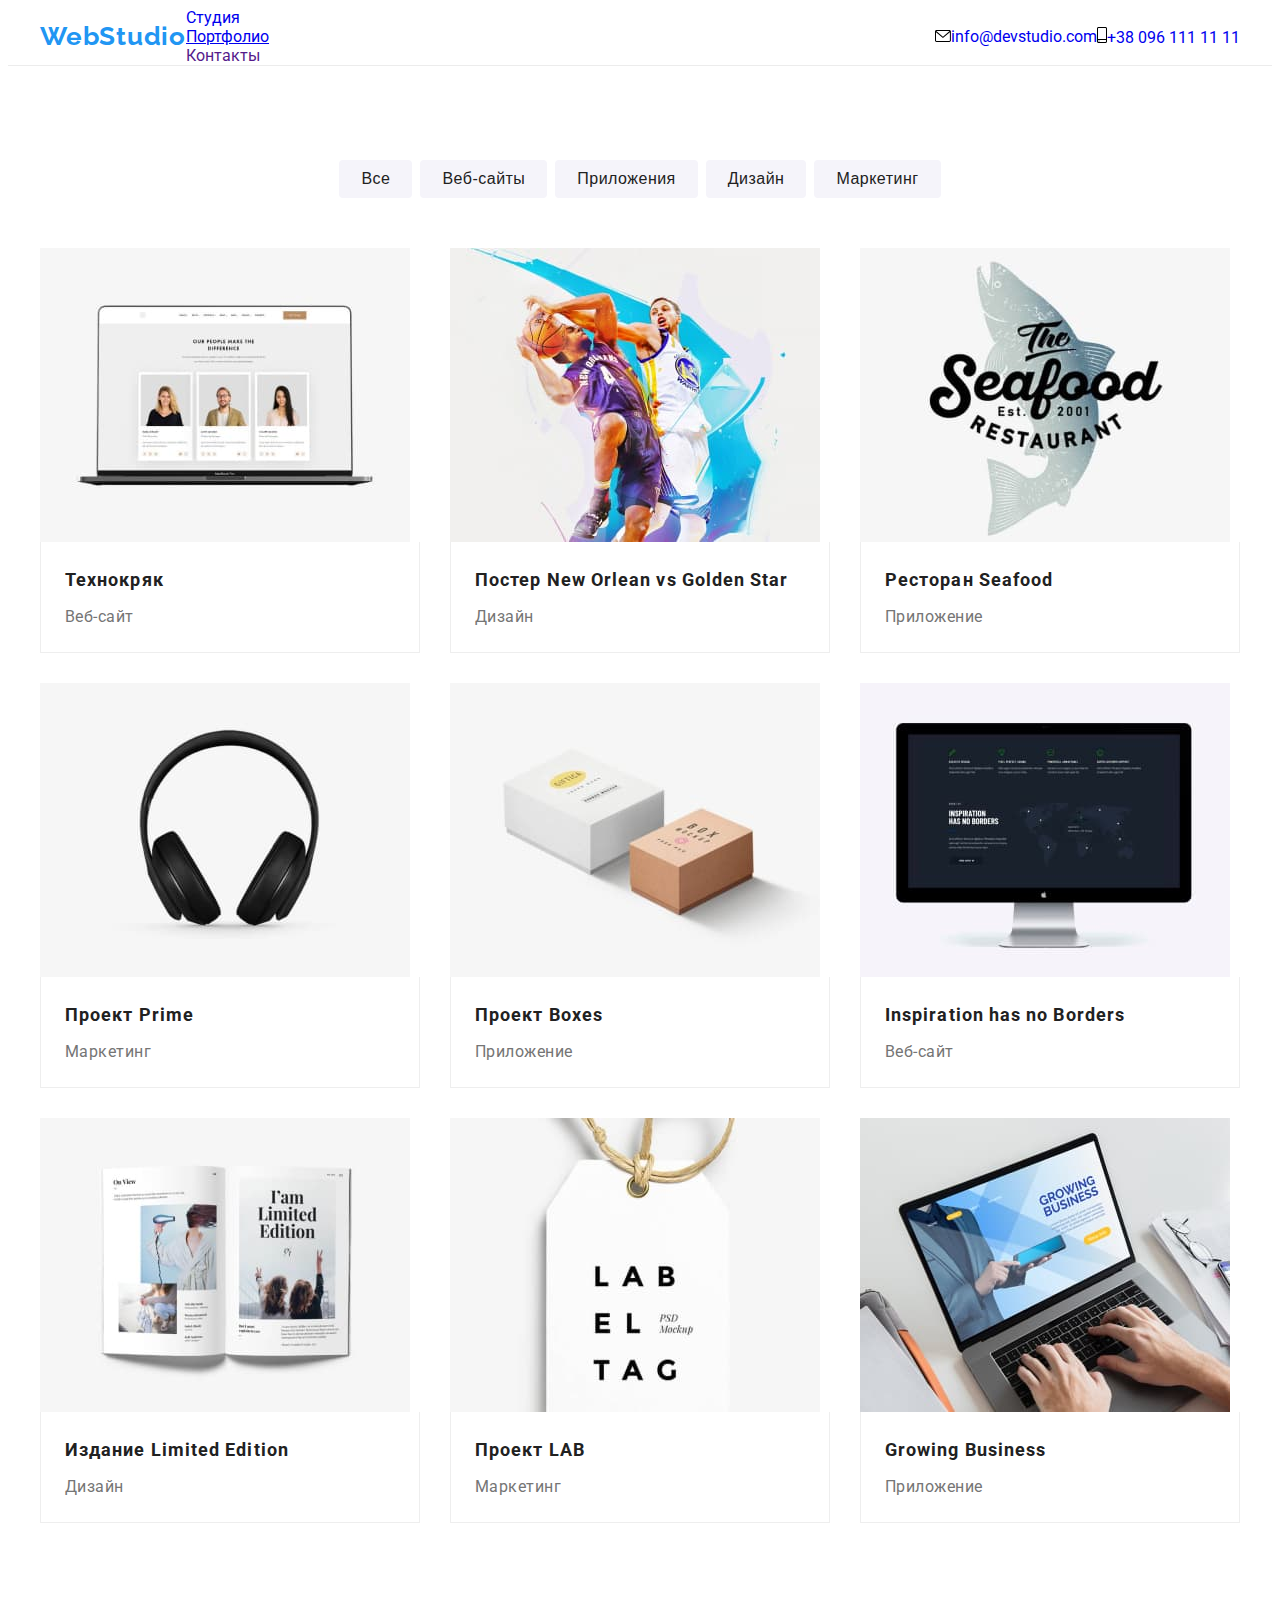
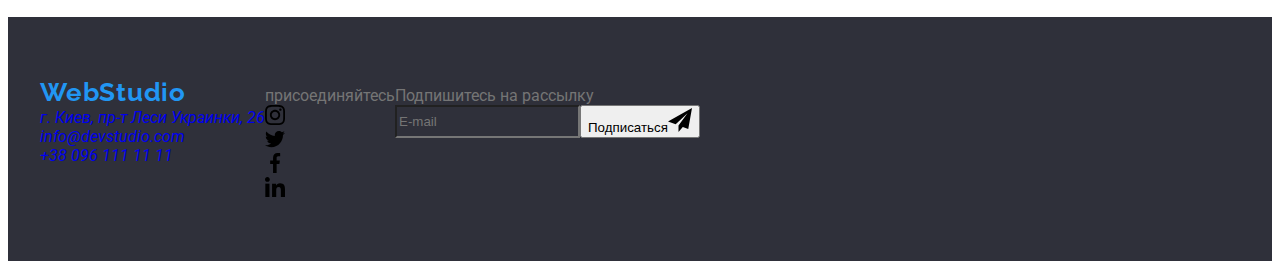
==== portfolio.html @ 2daf64eb "выполнение ДЗ" ====
<!DOCTYPE html>
<html lang="ru">

<head>
    <meta charset="UTF-8">
    <meta http-equiv="X-UA-Compatible" content="IE=edge">
    <meta name="viewport" content="width=device-width,      initial-scale=1.0">
    <title>Portfolio</title>
    <link rel="stylesheet" href="https://cdnjs.cloudflare.com/ajax/libs/modern-normalize/1.1.0/modern-normalize.min.css"
        integrity="sha512-wpPYUAdjBVSE4KJnH1VR1HeZfpl1ub8YT/NKx4PuQ5NmX2tKuGu6U/JRp5y+Y8XG2tV+wKQpNHVUX03MfMFn9Q=="
        crossorigin="anonymous" referrerpolicy="no-referrer" />
    <link rel="preconnect" href="https://fonts.googleapis.com">
    <link rel="preconnect" href="https://fonts.gstatic.com" crossorigin>
    <link href="https://fonts.googleapis.com/css2?family=Raleway:wght@700&family=Roboto:wght@400;500;700;900&display=swap"
        rel="stylesheet">
    <link rel="stylesheet" href="./css/styles.css">
</head>
<body>
        <!--Header-->
        <header class="header">
            <div class="container">
                <a href="./index.html" lang="en" class="logo">Web<span class="logo-accent-body">Studio</span></a>
                <nav>
                    <ul class="site-nav list">
                        <li class="header-item"><a href="./index.html" class="link">Студия</a></li>
                        <li class="header-item"><a href="./portfolio.html" class="link-current">Портфолио</a></li>
                        <li class="header-item"><a href="" class="link">Контакты</a></li>
                    </ul>
                </nav>
                <ul class="contacts list">
                    <li class="link-mail">
                        <a href="mailto:info@devstudio.com" class="link"><svg class="mail-icon" width="16" height="12">
                                <use href="./icons/symbol-defs.svg#icon-envelope-hover"></use>
                            </svg>info@devstudio.com</a>
                    </li>
                    <li class="link-tel-head">
                        <a href="tel:+380961111111" class="link"><svg class="tel-icon" width="10" height="16">
                                <use href="./icons/symbol-defs.svg#icon-smartphone"></use>
                            </svg>+38 096 111 11 11</a>
                    </li>
                </ul>
            </div>
        </header>
    <main>
        <section class="gallery">
            <div class="container">
            <h1 class="visually-hidden">Портфолио</h1> 
            <ul class="button list">
                <li class="button-item"><button type="button" class="service">Все</button></li>
                <li class="button-item"><button type="button" class="service">Веб-сайты</button></li>
                <li class="button-item"><button type="button" class="service">Приложения</button></li>
                <li class="button-item"><button type="button" class="service">Дизайн</button></li>
                <li class="button-item"><button type="button" class="service">Маркетинг</button></li>
            </ul> 
            <ul class="about-gallery list">
              <li class="gallery-item">
                        <a href="" class="gallery-link link">
                            <div class="product-actions">
                                <img src="./images/portfolio/proj1.jpg" alt="технокряк" width="370" height="294">
                                <p class="product-offer">Ресурс предлагает комплексные предложения с разным уровнем функционала и сервисов. Все это позволит посетителю получить исчерпывающие сведения о компании или частном лице.</p>
                            </div>    
                            <div class="content-gallery">
                                <h2 class="gallery-title">Технокряк</h2>
                                <p class="view">Веб-сайт</p>
                            </div>
                        </a>
              </li>  
              <li class="gallery-item">
                    <a href="" class="gallery-link link">
                        <div class="product-actions">
                        <img src="./images/portfolio/proj2.jpg" alt="постер" width="370" height="294">
                        <p class="product-offer">Ресурс предлагает комплексные предложения с разным уровнем функционала и сервисов. Все это позволит посетителю получить исчерпывающие сведения о компании или частном лице.</p>
                        </div>
                    <div class="content-gallery">
                        <h2 class="gallery-title">Постер <span lang="en">New Orlean vs Golden Star</span></h2>
                        <p class="view">Дизайн</p>
                    </div>
                </a>
              </li>
              <li class="gallery-item">
                    <a href="" class="gallery-link link">
                        <div class="product-actions">
                        <img src="./images/portfolio/proj3.jpg" alt="ресторан" width="370" height="294">
                        <p class="product-offer">Ресурс предлагает комплексные предложения с разным уровнем функционала и сервисов. Все это позволит посетителю получить исчерпывающие сведения о компании или частном лице.</p>
                        </div>
                    <div class="content-gallery">
                        <h2 class="gallery-title">Ресторан <span lang="en">Seafood</span></h2>
                        <p class="view">Приложение</p>
                    </div>
                </a>
                </li>
                <li class="gallery-item">
                    <a href="" class="gallery-link link">
                        <div class="product-actions">
                        <img src="./images/portfolio/proj4.jpg" alt="наушники" width="370" height="294">
                        <p class="product-offer">Ресурс предлагает комплексные предложения с разным уровнем функционала и сервисов. Все это позволит посетителю получить исчерпывающие сведения о компании или частном лице.</p>
                        </div>
                    <div class="content-gallery">
                        <h2 class="gallery-title">Проект <span lang="en">Prime</span></h2>
                        <p class="view">Маркетинг</p>
                    </div>
                    </a>
                </li>
                <li class="gallery-item">
                    <a href="" class="gallery-link link">
                        <div class="product-actions">
                        <img src="./images/portfolio/proj5.jpg" alt="коробки" width="370" height="294">
                        <p class="product-offer">Ресурс предлагает комплексные предложения с разным уровнем функционала и сервисов. Все это позволит посетителю получить исчерпывающие сведения о компании или частном лице.</p>
                        </div>
                    <div class="content-gallery">
                        <h2 class="gallery-title">Проект <span lang="en">Boxes</span></h2>
                        <p class="view">Приложение</p>
                    </div>
                </a>
                </li>
                <li class="gallery-item">
                    <a href="" class="gallery-link link">
                        <div class="product-actions">
                        <img src="./images/portfolio/proj6.jpg" alt="монитор" width="370" height="294">
                        <p class="product-offer">Ресурс предлагает комплексные предложения с разным уровнем функционала и сервисов. Все это позволит посетителю получить исчерпывающие сведения о компании или частном лице.</p>
                        </div>
                    <div class="content-gallery">
                        <h2 class="gallery-title" lang="en">Inspiration has no Borders</h2>
                        <p class="view">Веб-сайт</p>
                    </div>
                    </a>
                </li>
                <li class="gallery-item">
                    <a href="" class="gallery-link link">
                        <div class="product-actions">
                        <img src="./images/portfolio/proj7.jpg" alt="журнал" width="370" height="294">
                        <p class="product-offer">Ресурс предлагает комплексные предложения с разным уровнем функционала и сервисов. Все это позволит посетителю получить исчерпывающие сведения о компании или частном лице.</p>
                        </div>
                    <div class="content-gallery">
                        <h2 class="gallery-title">Издание <span lang="en">Limited Edition</span></h2>
                        <p class="view">Дизайн</p>
                    </div>
                    </a>
                </li>
                <li class="gallery-item">
                    <a href="" class="gallery-link link">
                        <div class="product-actions">
                        <img src="./images/portfolio/proj8.jpg" alt="кулон" width="370" height="294">
                        <p class="product-offer">Ресурс предлагает комплексные предложения с разным уровнем функционала и сервисов. Все это позволит посетителю получить исчерпывающие сведения о компании или частном лице.</p>
                        </div>
                    <div class="content-gallery">
                        <h2 class="gallery-title">Проект <span lang="en">LAB</span></h2>
                        <p class="view">Маркетинг</p>
                    </div>
                </a>
                </li>
                <li class="gallery-item">
                    <a href="" class="gallery-link link">
                        <div class="product-actions">
                        <img src="./images/portfolio/proj9.jpg" alt="ноутбук" width="370" height="294">
                        <p class="product-offer">Ресурс предлагает комплексные предложения с разным уровнем функционала и сервисов. Все это позволит посетителю получить исчерпывающие сведения о компании или частном лице.</p>
                        </div>
                    <div class="content-gallery">
                        <h2 class="gallery-title" lang="en">Growing Business</h2>
                    <p class="view">Приложение</p>
                </div>
                </a>
                </li>
            </ul>
            </div>
        </section>
    </main>
        <!--Footer-->
        <footer class="footer">
            <div class="container container-footer">
                <div class="footer-contacts-part">
                    <a href="./index.html" lang="en" class="logo">Web<span class="logo-accent-footer">Studio</span></a>
                    <address class="contacts-footer">
                        <ul class="contacts-list list">
                            <li>
                                <a class="link-alpha link" href="https://goo.gl/maps/rASrwgMtE8FGgETj6" target="_blank"
                                    rel="noopener noreferrer">
                                    г. Киев, пр-т Леси Украинки, 26</a>
                            </li>
                            <li>
                                <a class="link-mail link" href="mailto:info@devstudio.com">info@devstudio.com</a>
                            </li>
                            <li>
                                <a class="link-tel link" href="tel:+380961111111">+38 096 111 11 11</a>
                            </li>
                        </ul>
                    </address>
                </div>
                <div class="footer-soc-part">
                    <p class="footer-text link">присоединяйтесь</p>
                    <ul class="footer-soc-list list">
                        <li class="footer-soc-item">
                            <a href="" class="footer-soc-link link">
                                <svg class="footer-soc-icon" width="20" height="20">
                                    <use href="./icons/symbol-defs.svg#icon-instagram"></use>
                                </svg>
                            </a>
                        </li>
                        <li class="footer-soc-item">
                            <a href="" class="footer-soc-link link">
                                <svg class="footer-soc-icon" width="20" height="20">
                                    <use href="./icons/symbol-defs.svg#icon-twitter"></use>
                                </svg>
                            </a>
                        </li>
                        <li class="footer-soc-item">
                            <a href="" class="footer-soc-link link">
                                <svg class="footer-soc-icon" width="20" height="20">
                                    <use href="./icons/symbol-defs.svg#icon-facebook"></use>
                                </svg>
                            </a>
                        </li>
                        <li class="footer-soc-item">
                            <a href="" class="footer-soc-link link">
                                <svg class="footer-soc-icon" width="20" height="20">
                                    <use href="./icons/symbol-defs.svg#icon-linkedin"></use>
                                </svg>
                            </a>
                        </li>
                    </ul>
                </div>
<div class="footer-email-part">
    <p class="footer-email-text">Подпишитесь на рассылку</p>
    <form class="footer-form">
        <input type="email" placeholder="E-mail" name="footer-user-email" class="footer-input">
        <button type="submit" class="button-footer">Подписаться<svg class="footer-mail-icon" width="24" height="24">
                <use href="./icons/symbol-defs.svg#icon-send"></use>
            </svg></button>
    </form>
</div>
            </div>
        </footer>
        </body>
        </html>
---- css/styles.css ----
:root {
  --primary-text-color: #757575;
  --title-text-color: #212121;
  --accent-color: #2196f3;
  --primary-bg-color: #e5e5e5;
  --primary-white-color: #ffffff;
  --white-alpha-color: rgba(255, 255, 255, 0.6);
  --secondary-bg-color: #2f303a;
  --staff-bg-color: #f5f4fa;
  --second-accent-color: #188ce8;
  --primary-icon-color: #AFB1B8;
  --section-gap: 94px;
  --timing-function: cubic-bezier(0.4, 0, 0.2, 1);
}

p, h1, h2, h3, h4, h5, h6 {
  margin: 0px;
}

ul, ol {
  margin: 0px;
  padding-left: 0px;
}

body {
  color: var(--primary-text-color);
  font-family: Roboto, sans-serif;
}

.list {
  list-style: none;
}

img {
  display: block;
  max-width: 100%;
  height: auto;
}

input {
  background-color: transparent;
}

.container {
  width: 1200px;
  padding-left: 15px;
  padding-right: 15px;
  margin: 0 auto;
}

.visually-hidden {
  position: absolute;
  white-space: nowrap;
  width: 1px;
  height: 1px;
  overflow: hidden;
  border: 0;
  padding: 0;
  clip: rect(0 0 0 0);
  clip-path: inset(50%);
  margin: -1px;
}

/* --Header-- */
.header {
  border-bottom: 1px solid #ECECEC;
}
.header .container {
  display: flex;
  align-items: center;
}

/* --Logo-- */
.logo {
  color: var(--accent-color);
  font-family: Raleway, cursive;
  font-weight: 700;
  font-size: 26px;
  line-height: 1.19;
  letter-spacing: 0.03em;
  text-decoration: none;
}

.logo.header__logo {
margin-right: 93px;
}

.logo .accent__header {
  color: var(--title-text-color);
}

.logo .accent__footer {
  color: var(--primary-white-color);
}

/* Header navigation */
.menu-list {
  display: flex;
}

.menu-list__item:not(:last-child) {
  margin-right: 50px;
}

.menu-list__link {
  position: relative;
  color: var(--title-text-color);
  font-weight: 500;
  font-size: 14px;
  line-height: 1.14;
  letter-spacing: 0.02em;
  text-decoration: none;
  display: block;
  padding-top: 32px;
  padding-bottom: 32px;
  transition: color 250ms var(--timing-function);
}
.menu-list__link:hover,
.menu-list__link:focus {
  color: var(--accent-color);
}

.menu-list__link-current {
  position: relative;
  color: var(--accent-color);
  text-decoration: none;
  font-weight: 500;
  font-size: 14px;
  line-height: 1.14;
  letter-spacing: 0.02em;
  display: block;
  padding-top: 32px;
  padding-bottom: 32px;
}

.menu-list__link-current::after {
  content: '';
  position: absolute;
  display: block;
  bottom: -1px;
  width: 100%;
  height: 4px;
  background-color: var(--accent-color);
  border-radius: 2px;
}

/* Contacts */
.contacts {
  display: flex;
  margin-left: auto;
}

.contacts__mail {
  margin-bottom: 9px;
  color: var(--white-alpha-color);
  font-style: normal;
  font-size: 14px;
  line-height: 1.71;
  letter-spacing: 0.03em;
  text-decoration: none;
}

.contacts__link {
  color: var(--primary-text-color);
  text-decoration: none;
  font-weight: 500;
  font-size: 14px;
  line-height: 1.14;
  letter-spacing: 0.02em;
  display: flex;
  align-items: center;
  transition: color 250ms var(--timing-function);
}
.contacts__link:hover,
.contacts__link:focus {
  color: var(--accent-color);
}

.contacts__tel {
  margin-left: 30px;
}

.contacts__icon {
  fill: currentColor;
  margin-right: 10px;
}

/* --Hero-- */
.hero {
  max-width: 1600px;
  margin: 0 auto;
  padding-top: 200px;
  padding-bottom: 200px;
  background-color: var(--secondary-bg-color);
  background-image: linear-gradient(rgba(47, 48, 58, 0.4), rgba(47, 48, 58, 0.4)), url(../hero-img/hero-Img.jpg);
  background-repeat: no-repeat;
  background-position: center;
  background-size: cover;
}

.hero-container {
  display: flex;
  flex-direction: column;
  margin: 0 auto;
  align-items: center;
}

.hero-container__title {
  color: var(--primary-white-color);

  font-weight: 900;
  font-size: 44px;
  line-height: 1.36;
  letter-spacing: 0.06em;
  text-transform: uppercase;
  max-width: 696px;
  margin: 0 auto;
  margin-bottom: 30px;
  text-align: center;
}

.hero-container__button {
  color: var(--primary-white-color);
  background-color: var(--accent-color);
  font-weight: 700;
  font-size: 16px;
  line-height: 1.87;
  letter-spacing: 0.06em;
  cursor: pointer;
  border-radius: 4px;
  display: block;
  height: 50px;
  min-width: 200px;

  transition: background-color 250ms var(--timing-function);
}

.hero-container__button,
.hero-container__button {
  background-color: var(--second-accent-color);
}

/* --Feature-- */
.feature {
padding-top: var(--section-gap);
padding-bottom: var(--section-gap);
}

.feature-list {
  display: flex;
}

.feature-list__item {
  width: 270px;
  margin-right: 30px;
}

.feature-list__item:nth-child(4n) {
  margin-right: 0;
}

.feature-list__thumb {
  height: 120px;
  margin-bottom: 30px;
background: var(--staff-bg-color);
border-radius: 4px;
display: flex;
justify-content: center;
align-items: center;
}

.feature-list__title {
  color: var(--title-text-color);
  font-weight: 700;
  font-size: 14px;
  line-height: 1.14;
  letter-spacing: 0.03em;
  text-transform: uppercase;
  margin-bottom: 10px;
}

.feature-list__text {
  font-size: 14px;
  line-height: 1.71;
  letter-spacing: 0.03em;
}

/* --About-- */
.section {
  padding-bottom: var(--section-gap);
}

.about-title {
  color: var(--title-text-color);
  font-weight: 700;
  font-size: 36px;
  line-height: 1.17;
  text-align: center;
  letter-spacing: 0.03em;
  margin-bottom: 50px;
}

.about {
  display: flex;
  margin-left: -30px;
}

.about__item {
  flex-basis: calc(100% / 3 - 30px);
  margin-left: 30px;
}

.about__product-thumb {
position: relative;
display: block; max-width: 100%; height: auto;
}

.about__text {
position: absolute;
bottom: 0;
left: 0;
width: 100%;
height: 70px;
padding: 27px 0;

  font-weight: 700;
  font-size: 14px;
  line-height: 16px;
  text-align: center;
  letter-spacing: 0.03em;
  text-transform: uppercase;
  
  color: var(--primary-white-color);
  background-color: rgba(47, 48, 58, 0.8);;
}

/* --Staff-- */
.section-staff {
  padding-top: var(--section-gap);
  padding-bottom: var(--section-gap);
  background-color: var(--staff-bg-color);
}

.staff {
  display: flex;
  flex-wrap: wrap;
  margin-left: -30px;
  margin-bottom: -30px;
}

.staff__gallery {
  width: calc(100% / 4 - 30px);
  margin-left: 30px;
  margin-bottom: 30px;
  box-shadow: 0px 1px 3px rgba(0, 0, 0, 0.12),
    0px 1px 1px rgba(0, 0, 0, 0.14),
    0px 2px 1px rgba(0, 0, 0, 0.2);
  border-radius: 0px 0px 4px 4px;
  background-color: var(--primary-white-color);
}

.staff__list {
  padding-top: 30px;
  padding-bottom: 30px;
}

.staff__title {
  color: var(--title-text-color);
  font-weight: 500;
  font-size: 16px;
  line-height: 1.18;
  letter-spacing: 0.03em;
  text-align: center;
  margin-bottom: 10px;
}

.staff__position {
  font-size: 16px;
  line-height: 1.19;
  letter-spacing: 0.03em;
  text-align: center;
  margin-bottom: 16px;
}

.staff>img {
  margin-bottom: 30px;
}

/* Social */

.soc {
  display: flex;
  justify-content: center;
}

.soc__item + .soc__item {
  margin-left: 10px;
}

.soc__link {
  width: 44px;
  height: 44px;
  background-color: var(--primary-white-color);
  border-radius: 50%;
  display: flex;
  align-items: center;
  justify-content: center;
  transition: background-color 250ms var(--timing-function);
}

.soc__link:hover,
.soc__link:focus {
  background-color: var(--accent-color);
}

.soc__icon {
  fill: var(--primary-icon-color);
  transition: fill 250ms var(--timing-function)
}

.soc__link:hover .soc__icon {
  fill: var(--primary-white-color);
}

/* --Сlients-- */
.section-clients {
  padding-top: var(--section-gap);
  padding-bottom: var(--section-gap);
}

.clients-title {
  color: var(--title-text-color);
  font-weight: 700;
  font-size: 36px;
  line-height: 1.17;
  text-align: center;
  letter-spacing: 0.03em;
  margin-bottom: 50px;
}

.clients {
  display: flex;
  flex-wrap: wrap;
}

.clients__item {
  width: 170px;
}

.clients__item + .clients__item {
  margin-left: 30px;
}

.clients__link {
  display: flex;
  align-items: center;
  justify-content: center;
  border-radius: 4px;
  border: 1px solid #AFB1B8;
  height: 92px;
  fill: var(--primary-icon-color);

  transition: fill 250ms var(--timing-function), border 250ms var(--timing-function);
  }
  
  .clients__link:hover,
  .clients__link:focus {
    fill: var(--accent-color);
    border: 1px solid var(--accent-color);
  }

/* Footer */
.footer {
  padding: 60px 0;
  background-color: #2f303a;
}

.container-footer {
  display: flex;
  align-items: baseline;
}

.contacts-address {
  margin-top: 20px;
}

.contacts-list__item:not(:last-child) {
margin-bottom: 9px;
}

.contacts-list__map {
  color: var(--primary-white-color);
  font-style: normal;
  font-size: 14px;
  line-height: 1.71;
  letter-spacing: 0.03em;
  text-decoration: none;
}

.contacts-list__mail {
  margin-bottom: 9px;
  color: var(--white-alpha-color);
  font-style: normal;
  font-size: 14px;
  line-height: 1.71;
  letter-spacing: 0.03em;
  text-decoration: none;
}
.contacts-list__tel {
  margin-left: 0;
  color: var(--white-alpha-color);
  font-style: normal;
  font-size: 14px;
  line-height: 1.71;
  letter-spacing: 0.03em;
  text-decoration: none;
  }

.footer-soc {
  margin-left: 70px;
}

.footer-soc__title {
  margin-bottom: 20px;
  font-style: normal;
  font-weight: 700;
  font-size: 14px;
  line-height: 1.14;
  letter-spacing: 0.03em;
  text-transform: uppercase;
  color: var(--primary-white-color);
}

.footer-soc__list {
  display: flex;
  justify-content: center;
  
}

.footer-soc__item + .footer-soc__item {
  margin-left: 10px;
}

.footer-soc__link {
width: 44px;
height: 44px;
background: rgba(255, 255, 255, 0.1);
border-radius: 50%;
display: flex;
align-items: center;
justify-content: center;
transition: background-color 250ms var(--timing-function);
}

.footer-soc__link:hover,
.footer-soc__link:focus {
  background-color: var(--accent-color);
}

.footer-soc__icon {
  fill: var(--primary-white-color);
}

.footer-email {
margin-left: 93px;
}

.footer-email__title {
  font-weight: 700;
  font-size: 14px;
  line-height: 1.14;
  letter-spacing: 0.03em;
  text-transform: uppercase;
  color: var(--primary-white-color);
  margin-bottom: 20px;
}

.footer-form {
  display: flex;
}

.footer-form__input {
  width: 358px;
  height: 50px;
  border: 1px solid rgba(255, 255, 255, 0.3);
  box-sizing: border-box;
  filter: drop-shadow(0px 4px 4px rgba(0, 0, 0, 0.15));
  border-radius: 4px;
  padding-left: 16px;
  margin-right: 12px;
  color: var(--primary-icon-color);
}

.footer-form__input::placeholder {
font-size: 16px;
line-height: 1.25;
display: flex;
align-items: center;
letter-spacing: 0.03em;
color: rgba(255, 255, 255, 0.6);
}

.footer-form__button {
color: var(--primary-white-color);
background-color: var(--accent-color);
box-shadow: 0px 4px 4px rgba(0, 0, 0, 0.15);
cursor: pointer;
border-radius: 4px;
display: flex;
height: 50px;
min-width: 200px;
padding: 10px 10px 10px 29px;
align-items: center;
justify-content: center;
border: none;

font-weight: 700;
font-size: 16px;
line-height: 1.87;
letter-spacing: 0.06em;

transition: background-color 250ms var(--timing-function), box-shadow 250ms var(--timing-function);
}

.footer-form__button:hover,
.footer-form__button:focus {
  background-color: var(--second-accent-color);
  box-shadow: 0px 4px 4px rgba(0, 0, 0, 0.15);
}

.footer-form__icon {
  fill: var(--primary-white-color);
  margin-left: 10px;
  align-items: center;
  justify-content: center;
  transition: fill 250ms var(--timing-function);
}

.footer-form__button:hover,
.footer-form__button:focus .footer-form__icon {
  fill: var(--primary-white-color);
}


/* Portfolio */
.header-portfolio {
  padding-top: 32px;
  padding-bottom: 32px;
}

.gallery {
  padding-top: var(--section-gap);
  padding-bottom: var(--section-gap);
}

.button {
  display: flex;
  justify-content: center;
  margin-bottom: 50px;
}

.button .button-item + .button-item {
margin-left: 8px;
}

.button .service {
  border: none;
  padding: 6px 22px;

  color: var(--title-text-color);
  background-color: #f5f4fa;
  border-radius: 4px;
  font-weight: 500;
  font-size: 16px;
  line-height: 1.62;
  letter-spacing: 0.03em;
  cursor: pointer;

  transition: background-color 250ms var(--timing-function), 
  color 250ms var(--timing-function),
  box-shadow 250 ms var(--timing-function);
}

.service:hover,
.service:focus {
  color: var(--primary-white-color);
  background-color: var(--accent-color);
  box-shadow: 0px 3px 1px rgba(0, 0, 0, 0.1),
  0px 1px 2px rgba(0, 0, 0, 0.08),
  0px 2px 2px rgba(0, 0, 0, 0.12);
}

.about-gallery {
  display: flex;
  flex-wrap: wrap;
  margin-left: -30px;
  margin-bottom: -30px;
}
.gallery-item {
  flex-basis: calc(100% / 3 - 30px);
  margin-left: 30px;
  margin-bottom: 30px;
}

.content-gallery {
  border-right: 1px solid #EEEEEE;
  border-left: 1px solid #EEEEEE;
  border-bottom: 1px solid #EEEEEE;
  padding: 20px 24px;
}

.link {
  text-decoration: none;

}
.gallery-link {
  display: block;
  transition: box-shadow 250ms var(--timing-function);
}

.gallery-link:hover,
.gallery-link:focus {
  box-shadow: 0px 1px 1px rgba(0, 0, 0, 0.12),
  0px 4px 4px rgba(0, 0, 0, 0.06),
  1px 4px 6px rgba(0, 0, 0, 0.16);
}

.product-actions {
  position: relative;
  overflow: hidden;
}

.product-offer {
  position: absolute;
  top: 0;
  left: 0;
  font-style: normal;
  font-size: 18px;
  line-height: 1.55;
  letter-spacing: 0.03em;
  color: var(--primary-white-color);
  background-color: rgba(33, 150, 243, 0.9);
  padding: 63px 24px;
  height: 100%;
  transform: translateY(100%);
  transition: transform 250ms var(--timing-function);
}

.gallery-link:hover .product-offer {
  transform: translateY(0);
}

  .link .gallery-title {
    color: var(--title-text-color);
    font-weight: 700;
    font-size: 18px;
    line-height: 2;
    letter-spacing: 0.06em;
    text-decoration: none;
    margin-bottom: 4px;
  }
  
.link .view {
  font-size: 16px;
  line-height: 1.88;
  letter-spacing: 0.03em;
  text-decoration: none;
  color: var(--primary-text-color);
}

/* -----Backdrop----- */
.backdrop{
  position: fixed;
  top: 0;
  left: 0;
  width: 100%;
  height: 100%;
  background-color: rgba(0, 0, 0, 0.2);
  transition: opacity 250ms, visibility 300ms, var(--timing-function);
}

.backdrop.is-hidden .modal {
  transform: scale(1);
}

.modal {
  position: absolute;
  top: 50%;
  left: 50%;
  transform: translate(-50%, -50%);
  min-width: 528px;
  min-height: 581px;
  background-color: #FFFFFF;
  box-shadow: 0px 1px 3px rgba(0, 0, 0, 0.12),
  0px 1px 1px rgba(0, 0, 0, 0.14),
  0px 2px 1px rgba(0, 0, 0, 0.2);
  border-radius: 4px;
  transition: transform 300ms;
  padding: 40px;
}

.modal-close {
  position: absolute;
  top: 8px;
  right: 8px;
  width: 30px;
  height: 30px;
  background-color: var(--primary-white-color);
  border: 1px solid rgba(0, 0, 0, 0.1);
  border-radius: 50%;
  display: flex;
  align-items: center;
  justify-content: center;
  transition: fill 250ms var(--accent-color);
}

.modal-icon:hover,
.modal-icon:focus {
  fill: var(--accent-color);
}

.is-hidden {
  opacity: 0;
  pointer-events: none;
  visibility: hidden;
}

.modal-title {
  font-weight: 700;
  font-size: 20px;
  line-height: 1.15;
  text-align: center;
  letter-spacing: 0.03em;
  color: var(--title-text-color);
  margin-bottom: 12px;
}

.modal-field {
margin-bottom: 10px;
}

.input-wrap {
  position: relative;
}

.modal-input {
  width: 100%;
  height: 40px;
  border: 1px solid rgba(33, 33, 33, 0.2);
  border-radius: 4px;
  margin-top: 4px;
  padding-left: 30px;
  outline: none;
}

.modal-input:focus {
  border-color: var(--accent-color);
}

.modal-input:focus + .input-icon {
  fill: var(--accent-color);
}

.input-icon {
  position: absolute;
  left: 12px;
  top: 50%;
  transform: translateY(-50%);
}

.input-text {
  font-size: 12px;
  line-height: 1.16;
  letter-spacing: 0.01em;
  color: var(--primary-text-color);
}

.modal-text {
  display: block;
  width: 100%;
  height: 120px;
  padding: 12px 16px;
  margin-bottom: 20px;
  resize: none;
  margin-top: 4px;
  
  border: 1px solid rgba(33, 33, 33, 0.2);
  box-sizing: border-box;
  border-radius: 4px;
  outline: none
}

.modal-text::placeholder {
  font-size: 12px;
  line-height: 1.16;
  letter-spacing: 0.01em;
  color: rgba(117, 117, 117, 0.5);
}

.modal-text:focus {
  border-color: var(--accent-color);
}

.modal-check-text {
  font-size: 14px;
  line-height: 1.71;
  letter-spacing: 0.03em;
  color: var(--primary-text-color);
  display: flex;
  align-items: center;
  justify-content: center;
  margin-bottom: 40px;
}

.modal-check-text span {
  width: 16px;
  height: 15px;
  border: 2px solid var(--title-text-color);
  border-radius: 2px;
  margin-right: 7px;
  display: flex;
  align-items: center;
  justify-content: center;
  transition: background-color 250ms var(--timing-function), border 250ms var(--timing-function);
}

.check-icon {
fill: transparent;
transition: fill 250ms var(--timing-function);
}

.modal-check:checked + .modal-check-text span {
background-color: var(--accent-color);
border: none;
}

.modal-check:checked + .modal-check-text .check-icon {
fill: var(--primary-white-color);
}

.modal-link {
  font-size: 14px;
  line-height: 1.71;
  letter-spacing: 0.03em;
  text-decoration: none;
  border-bottom: 1px solid currentColor;
  display: inline-block;
  line-height: 0.85;

  color: var(--accent-color);
}

.modal-button {
  color: var(--primary-white-color);
  background-color: var(--accent-color);
  box-shadow: 0px 4px 4px rgba(0, 0, 0, 0.15);
  cursor: pointer;
  border-radius: 4px;
  display: flex;
  height: 50px;
  min-width: 200px;
  padding: 10p 55px;
  margin: auto;
  align-items: center;
  justify-content: center;
  border: none;

font-weight: 700;
font-size: 16px;
line-height: 1.87;
letter-spacing: 0.06em;

transition: background-color 250ms var(--timing-function), box-shadow 250ms var(--timing-function);
}

.modal-button:hover,
.modal-button:focus {
  background-color: var(--second-accent-color);
  box-shadow: 0px 4px 4px rgba(0, 0, 0, 0.15);
}
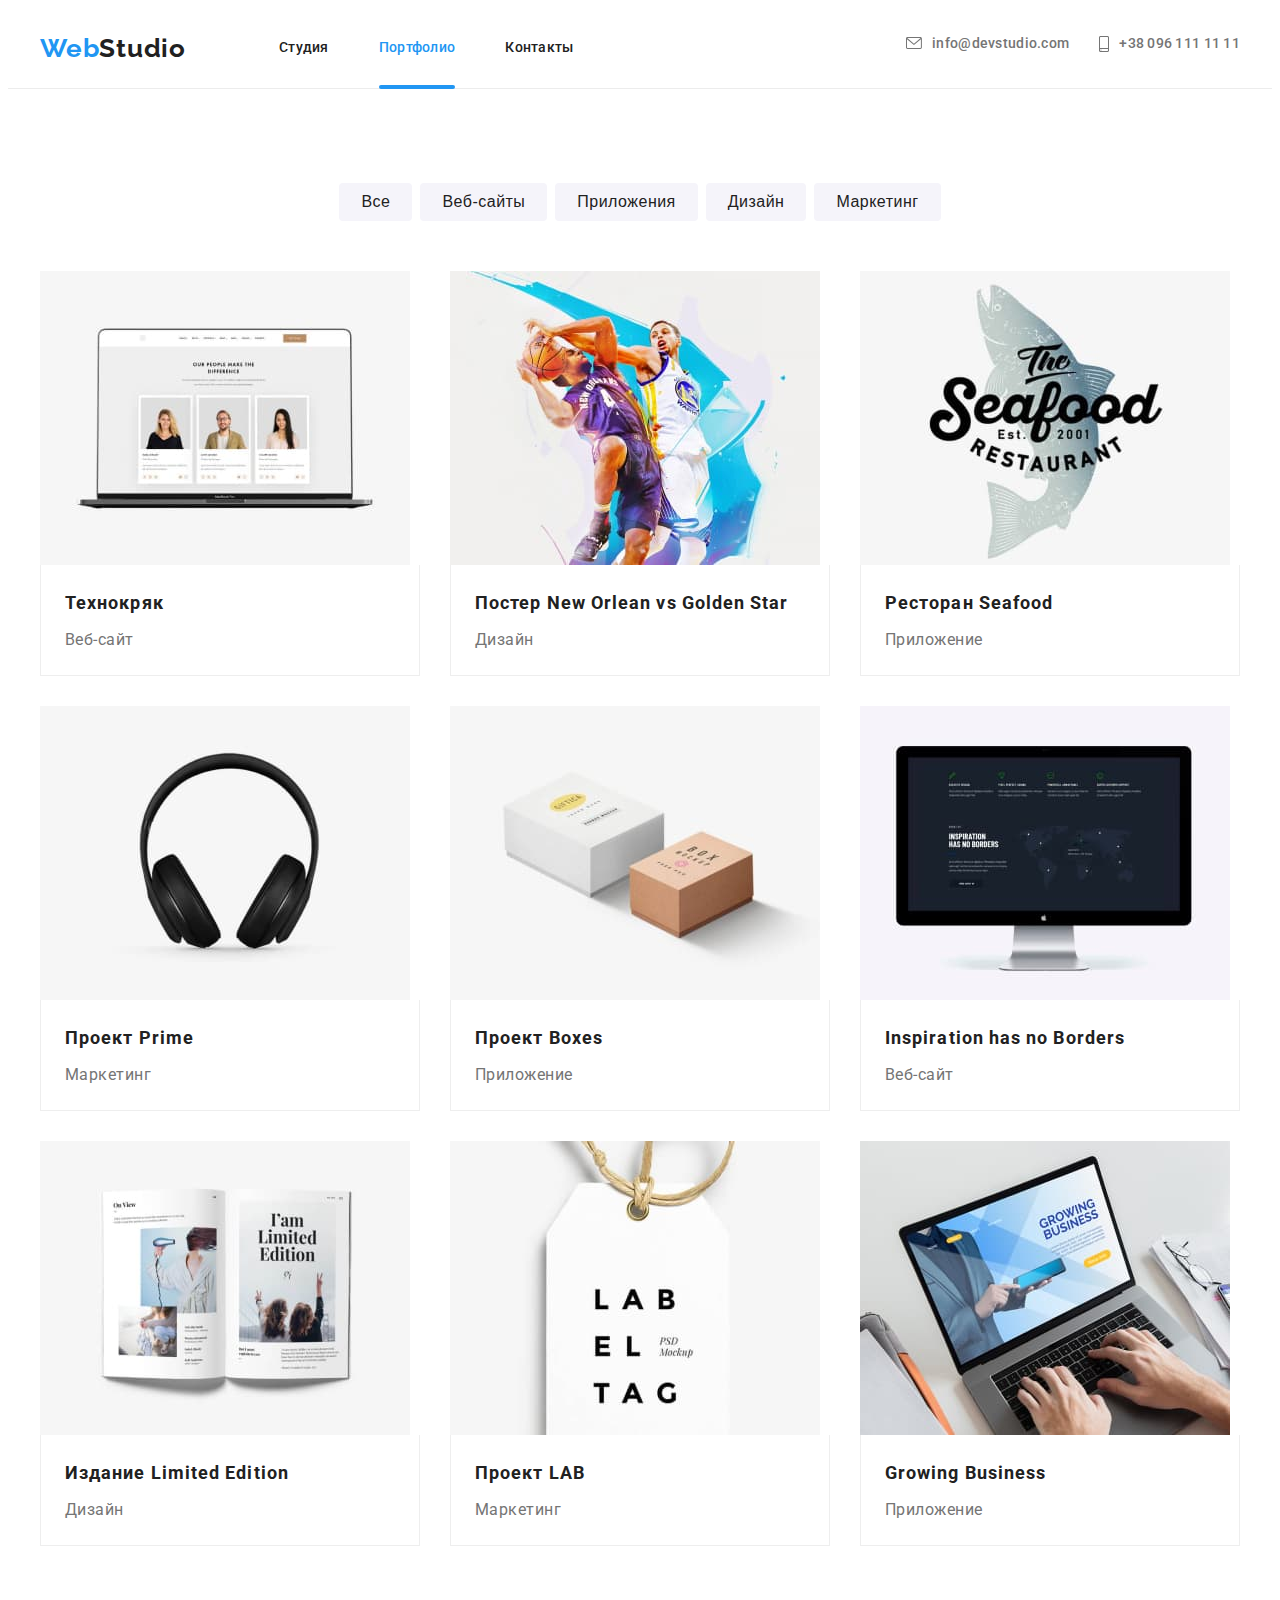
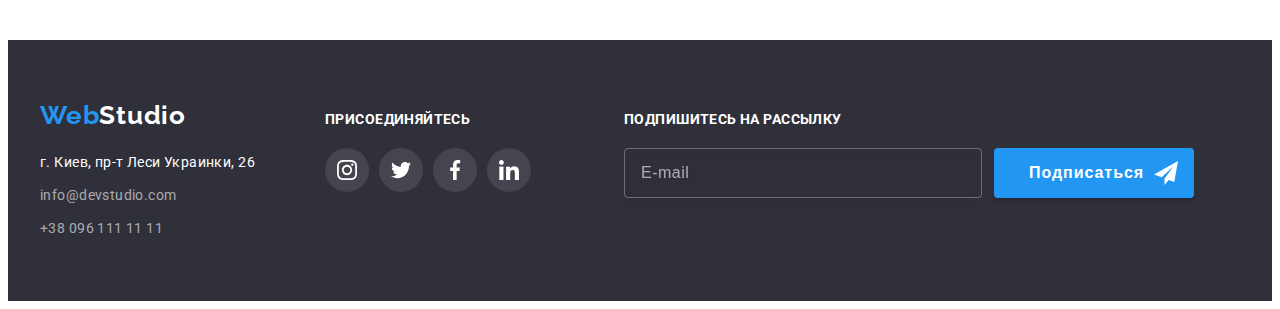
==== commit dfa265a2: "выполнение ДЗ" ====
--- a/portfolio.html
+++ b/portfolio.html
@@ -17,147 +17,155 @@
 </head>
 <body>
         <!--Header-->
-        <header class="header">
-            <div class="container">
-                <a href="./index.html" lang="en" class="logo">Web<span class="logo-accent-body">Studio</span></a>
-                <nav>
-                    <ul class="site-nav list">
-                        <li class="header-item"><a href="./index.html" class="link">Студия</a></li>
-                        <li class="header-item"><a href="./portfolio.html" class="link-current">Портфолио</a></li>
-                        <li class="header-item"><a href="" class="link">Контакты</a></li>
-                    </ul>
-                </nav>
-                <ul class="contacts list">
-                    <li class="link-mail">
-                        <a href="mailto:info@devstudio.com" class="link"><svg class="mail-icon" width="16" height="12">
-                                <use href="./icons/symbol-defs.svg#icon-envelope-hover"></use>
-                            </svg>info@devstudio.com</a>
+    <!--Header-->
+    <header class="header">
+        <div class="container">
+            <a href="./index.html" lang="en" class="logo header__logo">Web<span
+                    class="logo accent__header">Studio</span></a>
+            <nav class="navigation">
+                <ul class="menu-list list">
+                    <li class="menu-list__item">
+                        <a href="./index.html" class="menu-list__link">Студия</a>
                     </li>
-                    <li class="link-tel-head">
-                        <a href="tel:+380961111111" class="link"><svg class="tel-icon" width="10" height="16">
-                                <use href="./icons/symbol-defs.svg#icon-smartphone"></use>
-                            </svg>+38 096 111 11 11</a>
+                    <li class="menu-list__item">
+                        <a href="./portfolio.html" class="menu-list__link-current">Портфолио</a>
                     </li>
+                    <li class="menu-list__item"><a href="" class="menu-list__link">Контакты</a></li>
                 </ul>
-            </div>
-        </header>
+            </nav>
+            <!-- Contacts -->
+            <ul class="contacts list">
+                <li class="contacts__mail">
+                    <a href="mailto:info@devstudio.com" class="contacts__link"><svg class="contacts__icon" width="16"
+                            height="12">
+                            <use href="./icons/symbol-defs.svg#icon-envelope-hover"></use>
+                        </svg>info@devstudio.com</a>
+                </li>
+                <li class="contacts__tel">
+                    <a href="tel:+380961111111" class="contacts__link"><svg class="contacts__icon" width="10" height="16">
+                            <use href="./icons/symbol-defs.svg#icon-smartphone"></use>
+                        </svg>+38 096 111 11 11</a>
+                </li>
+            </ul>
+        </div>
+    </header>
     <main>
         <section class="gallery">
             <div class="container">
             <h1 class="visually-hidden">Портфолио</h1> 
-            <ul class="button list">
-                <li class="button-item"><button type="button" class="service">Все</button></li>
-                <li class="button-item"><button type="button" class="service">Веб-сайты</button></li>
-                <li class="button-item"><button type="button" class="service">Приложения</button></li>
-                <li class="button-item"><button type="button" class="service">Дизайн</button></li>
-                <li class="button-item"><button type="button" class="service">Маркетинг</button></li>
+            <ul class="gallery-button list">
+                <li class="gallery-button__item"><button type="button" class="gallery-button__service">Все</button></li>
+                <li class="gallery-button__item"><button type="button" class="gallery-button__service">Веб-сайты</button></li>
+                <li class="gallery-button__item"><button type="button" class="gallery-button__service">Приложения</button></li>
+                <li class="gallery-button__item"><button type="button" class="gallery-button__service">Дизайн</button></li>
+                <li class="gallery-button__item"><button type="button" class="gallery-button__service">Маркетинг</button></li>
             </ul> 
             <ul class="about-gallery list">
-              <li class="gallery-item">
-                        <a href="" class="gallery-link link">
-                            <div class="product-actions">
+              <li class="about-gallery__item">
+                        <a href="" class="about-gallery__link link">
+                            <div class="about-gallery__product">
                                 <img src="./images/portfolio/proj1.jpg" alt="технокряк" width="370" height="294">
-                                <p class="product-offer">Ресурс предлагает комплексные предложения с разным уровнем функционала и сервисов. Все это позволит посетителю получить исчерпывающие сведения о компании или частном лице.</p>
+                                <p class="about-gallery__offer">Ресурс предлагает комплексные предложения с разным уровнем функционала и сервисов. Все это позволит посетителю получить исчерпывающие сведения о компании или частном лице.</p>
                             </div>    
-                            <div class="content-gallery">
-                                <h2 class="gallery-title">Технокряк</h2>
-                                <p class="view">Веб-сайт</p>
+                            <div class="about-gallery__content">
+                                <h2 class="about-gallery__title">Технокряк</h2>
+                                <p class="about-gallery__view">Веб-сайт</p>
                             </div>
                         </a>
               </li>  
-              <li class="gallery-item">
-                    <a href="" class="gallery-link link">
-                        <div class="product-actions">
+              <li class="about-gallery__item">
+                    <a href="" class="about-gallery__link link">
+                        <div class="about-gallery__product">
                         <img src="./images/portfolio/proj2.jpg" alt="постер" width="370" height="294">
-                        <p class="product-offer">Ресурс предлагает комплексные предложения с разным уровнем функционала и сервисов. Все это позволит посетителю получить исчерпывающие сведения о компании или частном лице.</p>
-                        </div>
-                    <div class="content-gallery">
-                        <h2 class="gallery-title">Постер <span lang="en">New Orlean vs Golden Star</span></h2>
-                        <p class="view">Дизайн</p>
+                        <p class="about-gallery__offer">Ресурс предлагает комплексные предложения с разным уровнем функционала и сервисов. Все это позволит посетителю получить исчерпывающие сведения о компании или частном лице.</p>
+                        </div>
+                    <div class="about-gallery__content">
+                        <h2 class="about-gallery__title">Постер <span lang="en">New Orlean vs Golden Star</span></h2>
+                        <p class="about-gallery__view">Дизайн</p>
                     </div>
                 </a>
               </li>
-              <li class="gallery-item">
-                    <a href="" class="gallery-link link">
-                        <div class="product-actions">
+              <li class="about-gallery__item">
+                    <a href="" class="about-gallery__link link">
+                        <div class="about-gallery__product">
                         <img src="./images/portfolio/proj3.jpg" alt="ресторан" width="370" height="294">
-                        <p class="product-offer">Ресурс предлагает комплексные предложения с разным уровнем функционала и сервисов. Все это позволит посетителю получить исчерпывающие сведения о компании или частном лице.</p>
-                        </div>
-                    <div class="content-gallery">
-                        <h2 class="gallery-title">Ресторан <span lang="en">Seafood</span></h2>
-                        <p class="view">Приложение</p>
-                    </div>
-                </a>
-                </li>
-                <li class="gallery-item">
-                    <a href="" class="gallery-link link">
-                        <div class="product-actions">
+                        <p class="about-gallery__offer">Ресурс предлагает комплексные предложения с разным уровнем функционала и сервисов. Все это позволит посетителю получить исчерпывающие сведения о компании или частном лице.</p>
+                        </div>
+                    <div class="about-gallery__content">
+                        <h2 class="about-gallery__title">Ресторан <span lang="en">Seafood</span></h2>
+                        <p class="about-gallery__view">Приложение</p>
+                    </div>
+                </a>
+                </li>
+                <li class="about-gallery__item">
+                    <a href="" class="about-gallery__link link">
+                        <div class="about-gallery__product">
                         <img src="./images/portfolio/proj4.jpg" alt="наушники" width="370" height="294">
-                        <p class="product-offer">Ресурс предлагает комплексные предложения с разным уровнем функционала и сервисов. Все это позволит посетителю получить исчерпывающие сведения о компании или частном лице.</p>
-                        </div>
-                    <div class="content-gallery">
-                        <h2 class="gallery-title">Проект <span lang="en">Prime</span></h2>
-                        <p class="view">Маркетинг</p>
+                        <p class="about-gallery__offer">Ресурс предлагает комплексные предложения с разным уровнем функционала и сервисов. Все это позволит посетителю получить исчерпывающие сведения о компании или частном лице.</p>
+                        </div>
+                    <div class="about-gallery__content">
+                        <h2 class="about-gallery__title">Проект <span lang="en">Prime</span></h2>
+                        <p class="about-gallery__view">Маркетинг</p>
                     </div>
                     </a>
                 </li>
-                <li class="gallery-item">
-                    <a href="" class="gallery-link link">
-                        <div class="product-actions">
+                <li class="about-gallery__item">
+                    <a href="" class="about-gallery__link link">
+                        <div class="about-gallery__product">
                         <img src="./images/portfolio/proj5.jpg" alt="коробки" width="370" height="294">
-                        <p class="product-offer">Ресурс предлагает комплексные предложения с разным уровнем функционала и сервисов. Все это позволит посетителю получить исчерпывающие сведения о компании или частном лице.</p>
-                        </div>
-                    <div class="content-gallery">
-                        <h2 class="gallery-title">Проект <span lang="en">Boxes</span></h2>
-                        <p class="view">Приложение</p>
-                    </div>
-                </a>
-                </li>
-                <li class="gallery-item">
-                    <a href="" class="gallery-link link">
-                        <div class="product-actions">
+                        <p class="about-gallery__offer">Ресурс предлагает комплексные предложения с разным уровнем функционала и сервисов. Все это позволит посетителю получить исчерпывающие сведения о компании или частном лице.</p>
+                        </div>
+                    <div class="about-gallery__content">
+                        <h2 class="about-gallery__title">Проект <span lang="en">Boxes</span></h2>
+                        <p class="about-gallery__view">Приложение</p>
+                    </div>
+                </a>
+                </li>
+                <li class="about-gallery__item">
+                    <a href="" class="about-gallery__link link">
+                        <div class="about-gallery__product">
                         <img src="./images/portfolio/proj6.jpg" alt="монитор" width="370" height="294">
-                        <p class="product-offer">Ресурс предлагает комплексные предложения с разным уровнем функционала и сервисов. Все это позволит посетителю получить исчерпывающие сведения о компании или частном лице.</p>
-                        </div>
-                    <div class="content-gallery">
-                        <h2 class="gallery-title" lang="en">Inspiration has no Borders</h2>
-                        <p class="view">Веб-сайт</p>
+                        <p class="about-gallery__offer">Ресурс предлагает комплексные предложения с разным уровнем функционала и сервисов. Все это позволит посетителю получить исчерпывающие сведения о компании или частном лице.</p>
+                        </div>
+                    <div class="about-gallery__content">
+                        <h2 class="about-gallery__title" lang="en">Inspiration has no Borders</h2>
+                        <p class="about-gallery__view">Веб-сайт</p>
                     </div>
                     </a>
                 </li>
-                <li class="gallery-item">
-                    <a href="" class="gallery-link link">
-                        <div class="product-actions">
+                <li class="about-gallery__item">
+                    <a href="" class="about-gallery__link link">
+                        <div class="about-gallery__product">
                         <img src="./images/portfolio/proj7.jpg" alt="журнал" width="370" height="294">
-                        <p class="product-offer">Ресурс предлагает комплексные предложения с разным уровнем функционала и сервисов. Все это позволит посетителю получить исчерпывающие сведения о компании или частном лице.</p>
-                        </div>
-                    <div class="content-gallery">
-                        <h2 class="gallery-title">Издание <span lang="en">Limited Edition</span></h2>
-                        <p class="view">Дизайн</p>
+                        <p class="about-gallery__offer">Ресурс предлагает комплексные предложения с разным уровнем функционала и сервисов. Все это позволит посетителю получить исчерпывающие сведения о компании или частном лице.</p>
+                        </div>
+                    <div class="about-gallery__content">
+                        <h2 class="about-gallery__title">Издание <span lang="en">Limited Edition</span></h2>
+                        <p class="about-gallery__view">Дизайн</p>
                     </div>
                     </a>
                 </li>
-                <li class="gallery-item">
-                    <a href="" class="gallery-link link">
-                        <div class="product-actions">
+                <li class="about-gallery__item">
+                    <a href="" class="about-gallery__link link">
+                        <div class="about-gallery__product">
                         <img src="./images/portfolio/proj8.jpg" alt="кулон" width="370" height="294">
-                        <p class="product-offer">Ресурс предлагает комплексные предложения с разным уровнем функционала и сервисов. Все это позволит посетителю получить исчерпывающие сведения о компании или частном лице.</p>
-                        </div>
-                    <div class="content-gallery">
-                        <h2 class="gallery-title">Проект <span lang="en">LAB</span></h2>
-                        <p class="view">Маркетинг</p>
-                    </div>
-                </a>
-                </li>
-                <li class="gallery-item">
-                    <a href="" class="gallery-link link">
-                        <div class="product-actions">
+                        <p class="about-gallery__offer">Ресурс предлагает комплексные предложения с разным уровнем функционала и сервисов. Все это позволит посетителю получить исчерпывающие сведения о компании или частном лице.</p>
+                        </div>
+                    <div class="about-gallery__content">
+                        <h2 class="about-gallery__title">Проект <span lang="en">LAB</span></h2>
+                        <p class="about-gallery__view">Маркетинг</p>
+                    </div>
+                </a>
+                </li>
+                <li class="about-gallery__item">
+                    <a href="" class="about-gallery__link link">
+                        <div class="about-gallery__product">
                         <img src="./images/portfolio/proj9.jpg" alt="ноутбук" width="370" height="294">
-                        <p class="product-offer">Ресурс предлагает комплексные предложения с разным уровнем функционала и сервисов. Все это позволит посетителю получить исчерпывающие сведения о компании или частном лице.</p>
-                        </div>
-                    <div class="content-gallery">
-                        <h2 class="gallery-title" lang="en">Growing Business</h2>
-                    <p class="view">Приложение</p>
+                        <p class="about-gallery__offer">Ресурс предлагает комплексные предложения с разным уровнем функционала и сервисов. Все это позволит посетителю получить исчерпывающие сведения о компании или частном лице.</p>
+                        </div>
+                    <div class="about-gallery__content">
+                        <h2 class="about-gallery__title" lang="en">Growing Business</h2>
+                    <p class="about-gallery__view">Приложение</p>
                 </div>
                 </a>
                 </li>
@@ -168,66 +176,66 @@
         <!--Footer-->
         <footer class="footer">
             <div class="container container-footer">
-                <div class="footer-contacts-part">
-                    <a href="./index.html" lang="en" class="logo">Web<span class="logo-accent-footer">Studio</span></a>
-                    <address class="contacts-footer">
+                <div class="contacts-content">
+                    <a href="./index.html" lang="en" class="logo">Web<span class="logo accent__footer">Studio</span></a>
+                    <address class="contacts-address">
                         <ul class="contacts-list list">
-                            <li>
-                                <a class="link-alpha link" href="https://goo.gl/maps/rASrwgMtE8FGgETj6" target="_blank"
-                                    rel="noopener noreferrer">
-                                    г. Киев, пр-т Леси Украинки, 26</a>
+                            <li class="contacts-list__item">
+                                <a class="contacts-list__map link" href="https://goo.gl/maps/rASrwgMtE8FGgETj6" target="_blank"
+                                    rel="noopener noreferrer">г. Киев, пр-т Леси Украинки, 26</a>
                             </li>
-                            <li>
-                                <a class="link-mail link" href="mailto:info@devstudio.com">info@devstudio.com</a>
+                            <li class="contacts-list__item">
+                                <a class="contacts-list__mail link" href="mailto:info@devstudio.com">info@devstudio.com</a>
                             </li>
-                            <li>
-                                <a class="link-tel link" href="tel:+380961111111">+38 096 111 11 11</a>
+                            <li class="contacts-list__item">
+                                <a class="contacts-list__tel link" href="tel:+380961111111">+38 096 111 11 11</a>
                             </li>
                         </ul>
                     </address>
                 </div>
-                <div class="footer-soc-part">
-                    <p class="footer-text link">присоединяйтесь</p>
-                    <ul class="footer-soc-list list">
-                        <li class="footer-soc-item">
-                            <a href="" class="footer-soc-link link">
-                                <svg class="footer-soc-icon" width="20" height="20">
+                <div class="footer-soc">
+                    <h2 class="footer-soc__title">присоединяйтесь</h2>
+                    <ul class="footer-soc__list list">
+                        <li class="footer-soc__item">
+                            <a href="" class="footer-soc__link link">
+                                <svg class="footer-soc__icon" width="20" height="20">
                                     <use href="./icons/symbol-defs.svg#icon-instagram"></use>
                                 </svg>
                             </a>
                         </li>
-                        <li class="footer-soc-item">
-                            <a href="" class="footer-soc-link link">
-                                <svg class="footer-soc-icon" width="20" height="20">
+                        <li class="footer-soc__item">
+                            <a href="" class="footer-soc__link link">
+                                <svg class="footer-soc__icon" width="20" height="20">
                                     <use href="./icons/symbol-defs.svg#icon-twitter"></use>
                                 </svg>
                             </a>
                         </li>
-                        <li class="footer-soc-item">
-                            <a href="" class="footer-soc-link link">
-                                <svg class="footer-soc-icon" width="20" height="20">
+                        <li class="footer-soc__item">
+                            <a href="" class="footer-soc__link link">
+                                <svg class="footer-soc__icon" width="20" height="20">
                                     <use href="./icons/symbol-defs.svg#icon-facebook"></use>
                                 </svg>
                             </a>
                         </li>
-                        <li class="footer-soc-item">
-                            <a href="" class="footer-soc-link link">
-                                <svg class="footer-soc-icon" width="20" height="20">
+                        <li class="footer-soc__item">
+                            <a href="" class="footer-soc__link link">
+                                <svg class="footer-soc__icon" width="20" height="20">
                                     <use href="./icons/symbol-defs.svg#icon-linkedin"></use>
                                 </svg>
                             </a>
                         </li>
                     </ul>
                 </div>
-<div class="footer-email-part">
-    <p class="footer-email-text">Подпишитесь на рассылку</p>
-    <form class="footer-form">
-        <input type="email" placeholder="E-mail" name="footer-user-email" class="footer-input">
-        <button type="submit" class="button-footer">Подписаться<svg class="footer-mail-icon" width="24" height="24">
-                <use href="./icons/symbol-defs.svg#icon-send"></use>
-            </svg></button>
-    </form>
-</div>
+                <div class="footer-email">
+                    <h2 class="footer-email__title">Подпишитесь на рассылку</h2>
+                    <form class="footer-form">
+                        <input type="email" placeholder="E-mail" name="footer-user-email" class="footer-form__input">
+                        <button type="submit" class="footer-form__button">Подписаться<svg class="footer-form__icon" width="24"
+                                height="24">
+                                <use href="./icons/symbol-defs.svg#icon-send"></use>
+                            </svg></button>
+                    </form>
+                </div>
             </div>
         </footer>
         </body>
--- a/css/styles.css
+++ b/css/styles.css
@@ -31,6 +31,10 @@
   list-style: none;
 }
 
+.link {
+  text-decoration: none;
+}
+
 img {
   display: block;
   max-width: 100%;
@@ -643,27 +647,23 @@
 
 
 /* Portfolio */
-.header-portfolio {
-  padding-top: 32px;
-  padding-bottom: 32px;
-}
 
 .gallery {
   padding-top: var(--section-gap);
   padding-bottom: var(--section-gap);
 }
 
-.button {
+.gallery-button {
   display: flex;
   justify-content: center;
   margin-bottom: 50px;
 }
 
-.button .button-item + .button-item {
-margin-left: 8px;
-}
-
-.button .service {
+.gallery-button__item + .gallery-button__item {
+  margin-left: 8px;
+}
+
+.gallery-button__service {
   border: none;
   padding: 6px 22px;
 
@@ -681,8 +681,8 @@
   box-shadow 250 ms var(--timing-function);
 }
 
-.service:hover,
-.service:focus {
+.gallery-button__service:hover,
+.gallery-button__service:focus {
   color: var(--primary-white-color);
   background-color: var(--accent-color);
   box-shadow: 0px 3px 1px rgba(0, 0, 0, 0.1),
@@ -696,41 +696,30 @@
   margin-left: -30px;
   margin-bottom: -30px;
 }
-.gallery-item {
+.about-gallery__item {
   flex-basis: calc(100% / 3 - 30px);
   margin-left: 30px;
   margin-bottom: 30px;
 }
 
-.content-gallery {
-  border-right: 1px solid #EEEEEE;
-  border-left: 1px solid #EEEEEE;
-  border-bottom: 1px solid #EEEEEE;
-  padding: 20px 24px;
-}
-
-.link {
-  text-decoration: none;
-
-}
-.gallery-link {
+.about-gallery__link {
   display: block;
   transition: box-shadow 250ms var(--timing-function);
 }
 
-.gallery-link:hover,
-.gallery-link:focus {
+.about-gallery__link:hover,
+.about-gallery__link:focus {
   box-shadow: 0px 1px 1px rgba(0, 0, 0, 0.12),
-  0px 4px 4px rgba(0, 0, 0, 0.06),
-  1px 4px 6px rgba(0, 0, 0, 0.16);
-}
-
-.product-actions {
+    0px 4px 4px rgba(0, 0, 0, 0.06),
+    1px 4px 6px rgba(0, 0, 0, 0.16);
+}
+
+.about-gallery__product {
   position: relative;
   overflow: hidden;
 }
 
-.product-offer {
+.about-gallery__offer {
   position: absolute;
   top: 0;
   left: 0;
@@ -746,11 +735,18 @@
   transition: transform 250ms var(--timing-function);
 }
 
-.gallery-link:hover .product-offer {
+.about-gallery__link:hover .about-gallery__offer {
   transform: translateY(0);
 }
 
-  .link .gallery-title {
+.about-gallery__content {
+  border-right: 1px solid #EEEEEE;
+  border-left: 1px solid #EEEEEE;
+  border-bottom: 1px solid #EEEEEE;
+  padding: 20px 24px;
+}
+
+  .about-gallery__title {
     color: var(--title-text-color);
     font-weight: 700;
     font-size: 18px;
@@ -760,7 +756,7 @@
     margin-bottom: 4px;
   }
   
-.link .view {
+.about-gallery__view {
   font-size: 16px;
   line-height: 1.88;
   letter-spacing: 0.03em;
